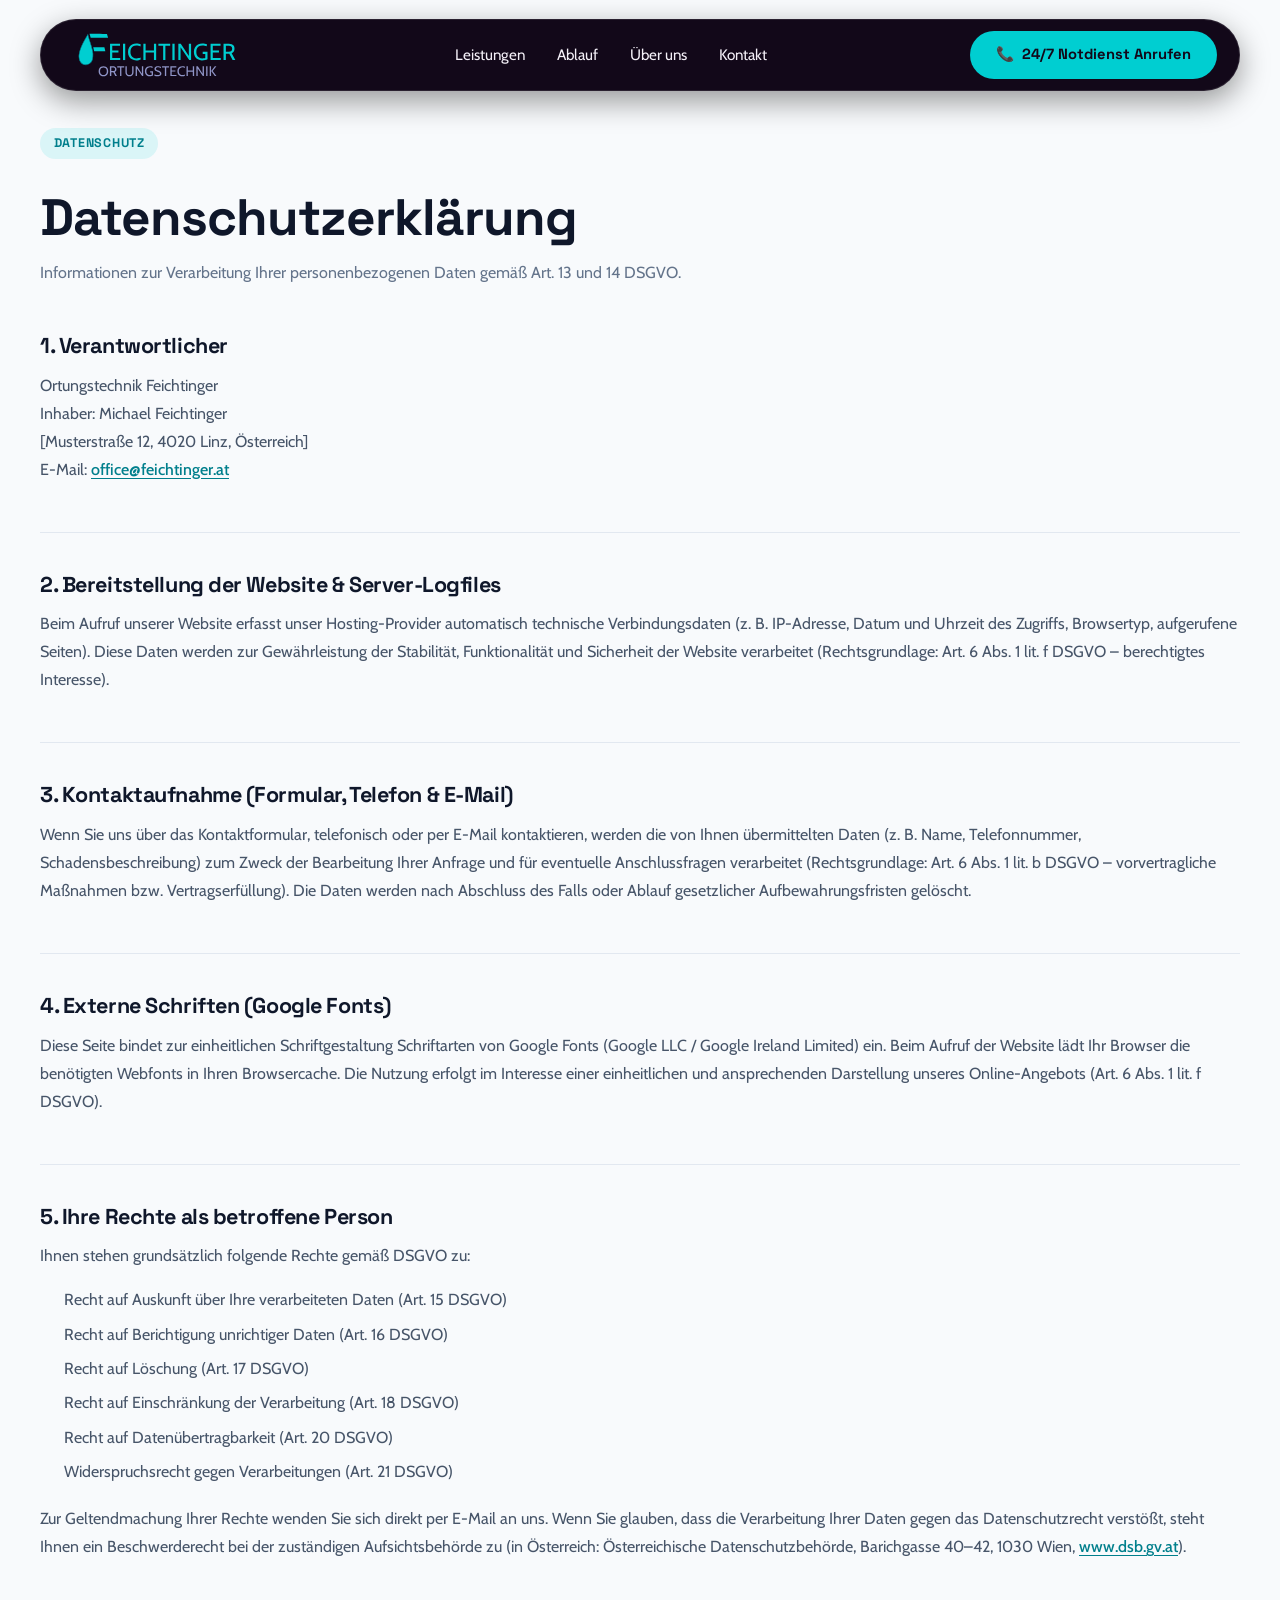
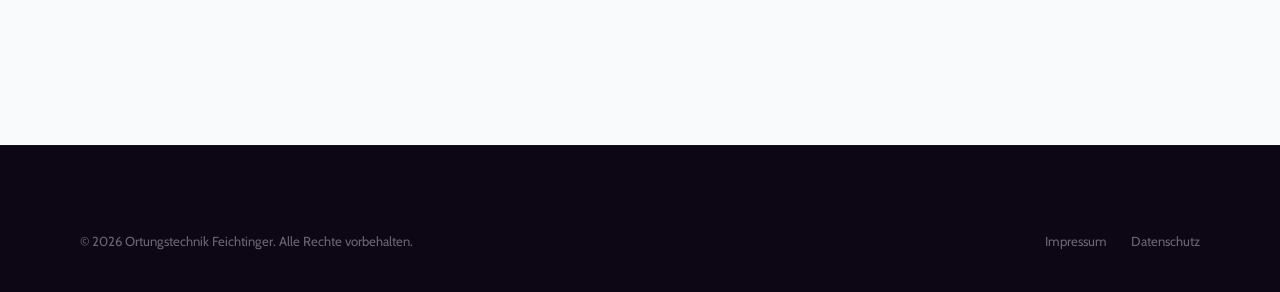
==== datenschutz.html @ 40dd08a3 "datenschutz.html und impressum.html hinzugefügt" ====
<!DOCTYPE html>
<html lang="de">
<head>
    <meta charset="UTF-8">
    <meta name="viewport" content="width=device-width, initial-scale=1.0">
    <title>Datenschutzerklärung | Feichtinger Ortungstechnik</title>
    <meta name="robots" content="noindex, follow">

    <!-- Google Fonts -->
    <link rel="preconnect" href="https://fonts.googleapis.com">
    <link rel="preconnect" href="https://fonts.gstatic.com" crossorigin>
    <link href="https://fonts.googleapis.com/css2?family=Cabin:wght@400;500;600;700&family=Space+Grotesk:wght@600;700&display=swap" rel="stylesheet">

    <link rel="stylesheet" href="css/main.css">
</head>
<body class="legal-page-body">

<!-- Header / Sticky Floating Topbar identisch zur Startseite -->
<header class="header-wrapper">
    <div class="topbar">
        <!-- 1. Logo -->
        <a href="index.html" class="logo-link" aria-label="Zur Startseite">
            <img src="images/logo.svg" alt="Feichtinger Ortungstechnik" class="site-logo">
        </a>

        <!-- Hamburger Button für Mobile -->
        <button class="nav-toggle" id="navToggle" aria-label="Menü öffnen">
            <span></span>
            <span></span>
            <span></span>
        </button>

        <!-- 2. Navigation Links -->
        <nav class="nav-menu" id="navMenu">
            <ul>
                <li><a href="index.html#leistungen">Leistungen</a></li>
                <li><a href="index.html#ablauf">Ablauf</a></li>
                <li><a href="index.html#ueber-uns">Über uns</a></li>
                <li><a href="index.html#kontakt">Kontakt</a></li>
            </ul>
            <div class="nav-mobile-cta">
                <a href="tel:+43XXXXXXXXX" class="btn-emergency">
                    <span class="phone-icon">📞</span> 24/7 Notdienst Anrufen
                </a>
            </div>
        </nav>

        <!-- 3. Notdienst Button (Desktop) -->
        <div class="nav-cta-desktop">
            <a href="tel:+43XXXXXXXXX" class="btn-emergency">
                <span class="phone-icon">📞</span> 24/7 Notdienst Anrufen
            </a>
        </div>
    </div>
</header>

<main class="legal-page-main">
    <div class="container legal-content-wrapper">
        <span class="section-tag">DATENSCHUTZ</span>
        <h1 class="legal-title">Datenschutzerklärung</h1>
        <p class="legal-meta">Informationen zur Verarbeitung Ihrer personenbezogenen Daten gemäß Art. 13 und 14 DSGVO.</p>

        <div class="legal-section">
            <h2>1. Verantwortlicher</h2>
            <p>
                Ortungstechnik Feichtinger<br>
                Inhaber: Michael Feichtinger<br>
                [Musterstraße 12, 4020 Linz, Österreich]<br>
                E-Mail: <a href="mailto:office@feichtinger.at" class="legal-link">office@feichtinger.at</a>
            </p>
        </div>

        <div class="legal-section">
            <h2>2. Bereitstellung der Website & Server-Logfiles</h2>
            <p>
                Beim Aufruf unserer Website erfasst unser Hosting-Provider automatisch technische Verbindungsdaten (z. B. IP-Adresse, Datum und Uhrzeit des Zugriffs, Browsertyp, aufgerufene Seiten). Diese Daten werden zur Gewährleistung der Stabilität, Funktionalität und Sicherheit der Website verarbeitet (Rechtsgrundlage: Art. 6 Abs. 1 lit. f DSGVO – berechtigtes Interesse).
            </p>
        </div>

        <div class="legal-section">
            <h2>3. Kontaktaufnahme (Formular, Telefon & E-Mail)</h2>
            <p>
                Wenn Sie uns über das Kontaktformular, telefonisch oder per E-Mail kontaktieren, werden die von Ihnen übermittelten Daten (z. B. Name, Telefonnummer, Schadensbeschreibung) zum Zweck der Bearbeitung Ihrer Anfrage und für eventuelle Anschlussfragen verarbeitet (Rechtsgrundlage: Art. 6 Abs. 1 lit. b DSGVO – vorvertragliche Maßnahmen bzw. Vertragserfüllung). Die Daten werden nach Abschluss des Falls oder Ablauf gesetzlicher Aufbewahrungsfristen gelöscht.
            </p>
        </div>

        <div class="legal-section">
            <h2>4. Externe Schriften (Google Fonts)</h2>
            <p>
                Diese Seite bindet zur einheitlichen Schriftgestaltung Schriftarten von Google Fonts (Google LLC / Google Ireland Limited) ein. Beim Aufruf der Website lädt Ihr Browser die benötigten Webfonts in Ihren Browsercache. Die Nutzung erfolgt im Interesse einer einheitlichen und ansprechenden Darstellung unseres Online-Angebots (Art. 6 Abs. 1 lit. f DSGVO).
            </p>
        </div>

        <div class="legal-section">
            <h2>5. Ihre Rechte als betroffene Person</h2>
            <p>Ihnen stehen grundsätzlich folgende Rechte gemäß DSGVO zu:</p>
            <ul class="legal-list">
                <li>Recht auf Auskunft über Ihre verarbeiteten Daten (Art. 15 DSGVO)</li>
                <li>Recht auf Berichtigung unrichtiger Daten (Art. 16 DSGVO)</li>
                <li>Recht auf Löschung (Art. 17 DSGVO)</li>
                <li>Recht auf Einschränkung der Verarbeitung (Art. 18 DSGVO)</li>
                <li>Recht auf Datenübertragbarkeit (Art. 20 DSGVO)</li>
                <li>Widerspruchsrecht gegen Verarbeitungen (Art. 21 DSGVO)</li>
            </ul>
            <p>
                Zur Geltendmachung Ihrer Rechte wenden Sie sich direkt per E-Mail an uns. Wenn Sie glauben, dass die Verarbeitung Ihrer Daten gegen das Datenschutzrecht verstößt, steht Ihnen ein Beschwerderecht bei der zuständigen Aufsichtsbehörde zu (in Österreich: Österreichische Datenschutzbehörde, Barichgasse 40–42, 1030 Wien, <a href="https://www.dsb.gv.at" target="_blank" rel="noopener" class="legal-link">www.dsb.gv.at</a>).
            </p>
        </div>
    </div>
</main>

<footer class="site-footer">
    <div class="container">
        <div class="footer-bottom-bar">
            <span class="footer-copyright">© 2026 Ortungstechnik Feichtinger. Alle Rechte vorbehalten.</span>
            <div class="footer-legal-links">
                <a href="impressum.html">Impressum</a>
                <a href="datenschutz.html">Datenschutz</a>
            </div>
        </div>
    </div>
</footer>

<script src="js/main.js" defer></script>
</body>
</html>
---- css/main.css ----
@layer base, theme, layout, components;

@import "base.css" layer(base);
@import "theme.css" layer(theme);
@import "layout.css" layer(layout);
@import "components.css" layer(components);
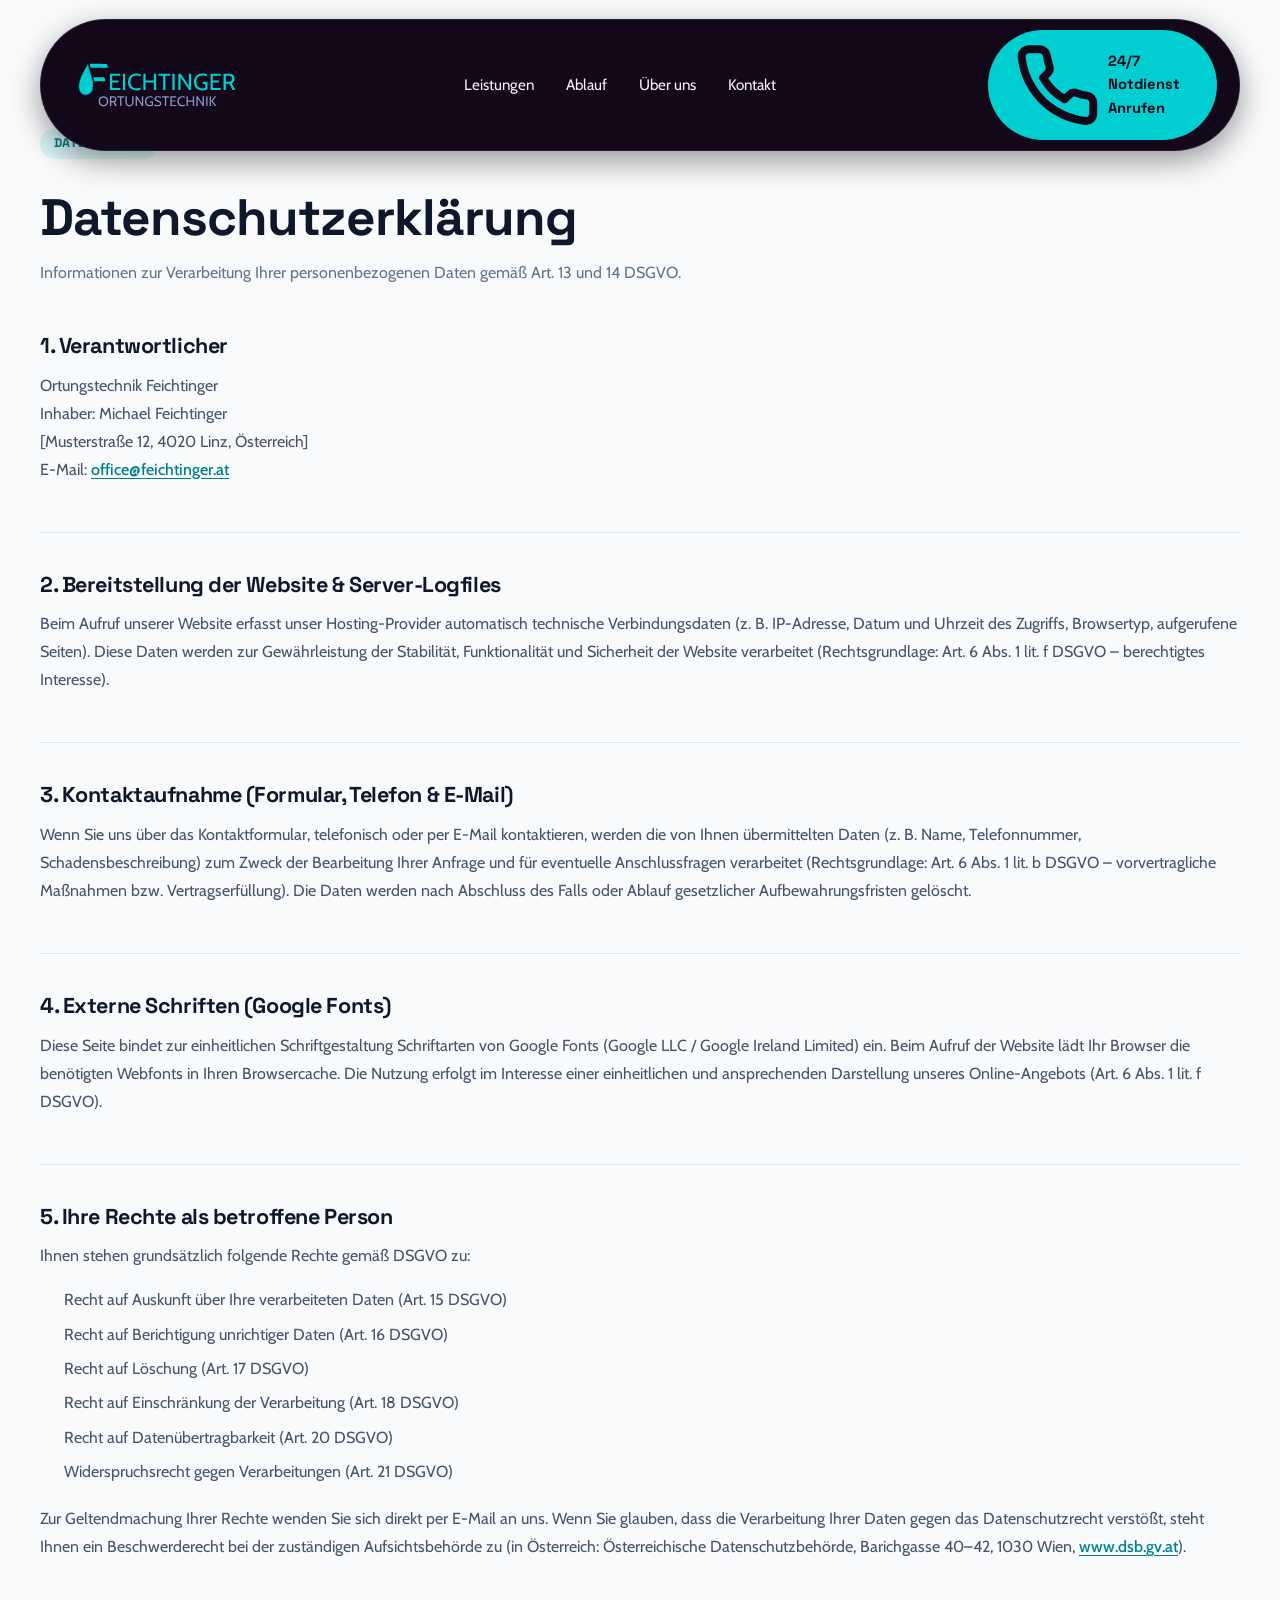
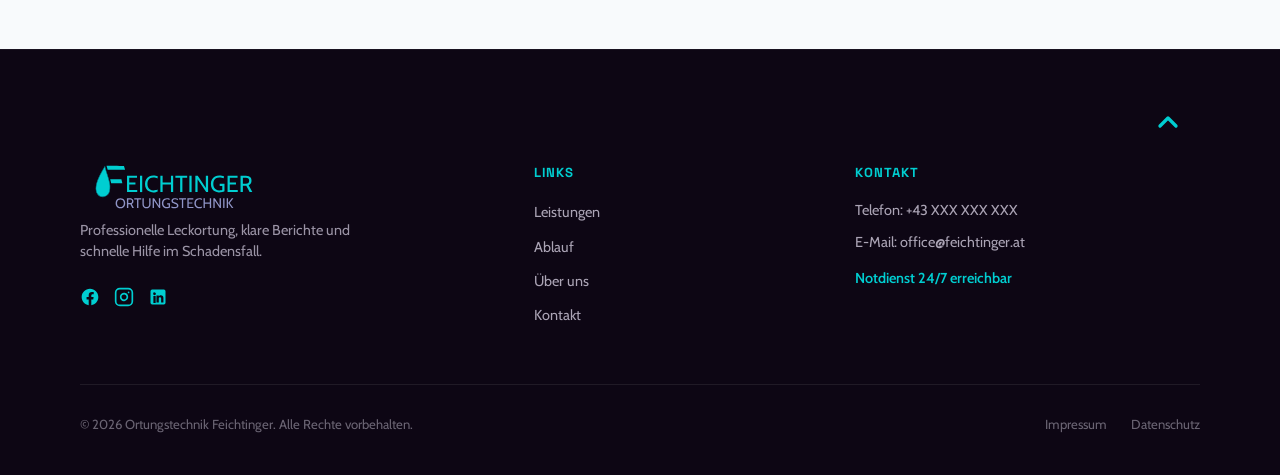
==== commit d3864e44: "Mobile Responsiveness verbessert" ====
--- a/datenschutz.html
+++ b/datenschutz.html
@@ -15,7 +15,7 @@
 </head>
 <body class="legal-page-body">
 
-<!-- Header / Sticky Floating Topbar identisch zur Startseite -->
+<!-- Header / Sticky Floating Topbar für Unterseiten -->
 <header class="header-wrapper">
     <div class="topbar">
         <!-- 1. Logo -->
@@ -30,7 +30,7 @@
             <span></span>
         </button>
 
-        <!-- 2. Navigation Links -->
+        <!-- 2. Navigation Links (führen zurück auf die Sektionen der Hauptseite) -->
         <nav class="nav-menu" id="navMenu">
             <ul>
                 <li><a href="index.html#leistungen">Leistungen</a></li>
@@ -39,8 +39,11 @@
                 <li><a href="index.html#kontakt">Kontakt</a></li>
             </ul>
             <div class="nav-mobile-cta">
-                <a href="tel:+43XXXXXXXXX" class="btn-emergency">
-                    <span class="phone-icon">📞</span> 24/7 Notdienst Anrufen
+                <a href="tel:+43XXXXXXXXX" class="btn-emergency-mobile">
+                    <svg class="btn-phone-svg" viewBox="0 0 24 24" fill="none" stroke="currentColor" stroke-width="2.2" stroke-linecap="round" stroke-linejoin="round">
+                        <path d="M22 16.92v3a2 2 0 0 1-2.18 2 19.79 19.79 0 0 1-8.63-3.07 19.5 19.5 0 0 1-6-6 19.79 19.79 0 0 1-3.07-8.67A2 2 0 0 1 4.11 2h3a2 2 0 0 1 2 1.72 12.84 12.84 0 0 0 .7 2.81 2 2 0 0 1-.45 2.11L8.09 9.91a16 16 0 0 0 6 6l1.27-1.27a2 2 0 0 1 2.11-.45 12.84 12.84 0 0 0 2.81.7A2 2 0 0 1 22 16.92z"></path>
+                    </svg>
+                    <span>24/7 Notdienst Anrufen</span>
                 </a>
             </div>
         </nav>
@@ -48,7 +51,10 @@
         <!-- 3. Notdienst Button (Desktop) -->
         <div class="nav-cta-desktop">
             <a href="tel:+43XXXXXXXXX" class="btn-emergency">
-                <span class="phone-icon">📞</span> 24/7 Notdienst Anrufen
+                <svg class="btn-phone-svg" viewBox="0 0 24 24" fill="none" stroke="currentColor" stroke-width="2.2" stroke-linecap="round" stroke-linejoin="round">
+                    <path d="M22 16.92v3a2 2 0 0 1-2.18 2 19.79 19.79 0 0 1-8.63-3.07 19.5 19.5 0 0 1-6-6 19.79 19.79 0 0 1-3.07-8.67A2 2 0 0 1 4.11 2h3a2 2 0 0 1 2 1.72 12.84 12.84 0 0 0 .7 2.81 2 2 0 0 1-.45 2.11L8.09 9.91a16 16 0 0 0 6 6l1.27-1.27a2 2 0 0 1 2.11-.45 12.84 12.84 0 0 0 2.81.7A2 2 0 0 1 22 16.92z"></path>
+                </svg>
+                <span>24/7 Notdienst Anrufen</span>
             </a>
         </div>
     </div>
@@ -57,7 +63,7 @@
 <main class="legal-page-main">
     <div class="container legal-content-wrapper">
         <span class="section-tag">DATENSCHUTZ</span>
-        <h1 class="legal-title">Datenschutzerklärung</h1>
+        <h1 class="legal-title">Datenschutz&shy;erklärung</h1>
         <p class="legal-meta">Informationen zur Verarbeitung Ihrer personenbezogenen Daten gemäß Art. 13 und 14 DSGVO.</p>
 
         <div class="legal-section">
@@ -109,10 +115,71 @@
     </div>
 </main>
 
+<!-- Footer Section -->
 <footer class="site-footer">
+
+    <!-- Zentrierter Back-to-Top Pfeil oben -->
+    <div class="footer-top-action">
+        <a href="#" class="btn-scroll-top" aria-label="Nach oben scrollen">
+            <svg viewBox="0 0 24 24" fill="none" stroke="currentColor" stroke-width="2.5" stroke-linecap="round" stroke-linejoin="round">
+                <polyline points="18 15 12 9 6 15"></polyline>
+            </svg>
+        </a>
+    </div>
+
     <div class="container">
+        <!-- 3-Spalten Grid -->
+        <div class="footer-main-grid">
+
+            <!-- Spalte 1: Logo, Text & Cyan Social Icons -->
+            <div class="footer-col-brand">
+                <a href="index.html" class="footer-brand-logo">
+                    <img src="images/logo.svg" alt="Feichtinger Ortungstechnik" class="site-logo">
+                </a>
+                <p class="footer-brand-text">
+                    Professionelle Leckortung, klare Berichte und schnelle Hilfe im Schadensfall.
+                </p>
+                <div class="footer-social-links">
+                    <a href="https://facebook.com" target="_blank" rel="noopener" aria-label="Facebook">
+                        <svg viewBox="0 0 24 24" fill="currentColor"><path d="M12 2C6.477 2 2 6.477 2 12c0 4.991 3.657 9.128 8.438 9.879V14.89h-2.54V12h2.54V9.797c0-2.506 1.492-3.89 3.777-3.89 1.094 0 2.238.195 2.238.195v2.46h-1.26c-1.243 0-1.63.771-1.63 1.562V12h2.773l-.443 2.89h-2.33v6.989C18.343 21.129 22 16.99 22 12c0-5.523-4.477-10-10-10z"></path></svg>
+                    </a>
+                    <a href="https://instagram.com" target="_blank" rel="noopener" aria-label="Instagram">
+                        <svg viewBox="0 0 24 24" fill="none" stroke="currentColor" stroke-width="2" stroke-linecap="round" stroke-linejoin="round"><rect x="2" y="2" width="20" height="20" rx="5" ry="5"></rect><path d="M16 11.37A4 4 0 1 1 12.63 8 4 4 0 0 1 16 11.37z"></path><line x1="17.5" y1="6.5" x2="17.51" y2="6.5"></line></svg>
+                    </a>
+                    <a href="https://linkedin.com" target="_blank" rel="noopener" aria-label="LinkedIn">
+                        <svg viewBox="0 0 24 24" fill="currentColor"><path d="M19 3a2 2 0 0 1 2 2v14a2 2 0 0 1-2 2H5a2 2 0 0 1-2-2V5a2 2 0 0 1 2-2h14m-.5 15.5v-5.3a3.26 3.26 0 0 0-3.26-3.26c-.85 0-1.84.52-2.28 1.3v-1.11h-2.79v8.37h2.79v-4.93c0-.77.62-1.4 1.39-1.4a1.4 1.4 0 0 1 1.4 1.4v4.93h2.75M6.46 10.9v8.37H9.2V10.9H6.46M7.83 6.45a1.64 1.64 0 0 0-1.66 1.65 1.65 1.65 0 0 0 1.66 1.65 1.65 1.65 0 0 0 1.65-1.65c0-.92-.74-1.65-1.65-1.65z"></path></svg>
+                    </a>
+                </div>
+            </div>
+
+            <!-- Spalte 2: Links -->
+            <div class="footer-col-nav">
+                <span class="footer-heading">LINKS</span>
+                <ul class="footer-nav-list">
+                    <li><a href="index.html#leistungen">Leistungen</a></li>
+                    <li><a href="index.html#ablauf">Ablauf</a></li>
+                    <li><a href="index.html#ueber-uns">Über uns</a></li>
+                    <li><a href="index.html#kontakt">Kontakt</a></li>
+                </ul>
+            </div>
+
+            <!-- Spalte 3: Kontakt & Notdienst -->
+            <div class="footer-col-contact">
+                <span class="footer-heading">KONTAKT</span>
+                <div class="footer-contact-details">
+                    <p>Telefon: +43 XXX XXX XXX</p>
+                    <p>E-Mail: office@feichtinger.at</p>
+                    <p class="footer-notdienst-status">Notdienst 24/7 erreichbar</p>
+                </div>
+            </div>
+
+        </div>
+
+        <!-- Untere Zeile: Copyright & Legal -->
         <div class="footer-bottom-bar">
-            <span class="footer-copyright">© 2026 Ortungstechnik Feichtinger. Alle Rechte vorbehalten.</span>
+            <span class="footer-copyright">
+                © 2026 Ortungstechnik Feichtinger. Alle Rechte vorbehalten.
+            </span>
             <div class="footer-legal-links">
                 <a href="impressum.html">Impressum</a>
                 <a href="datenschutz.html">Datenschutz</a>
--- a/css/main.css
+++ b/css/main.css
@@ -1,6 +1,6 @@
-@layer base, theme, layout, components;
+@layer base, theme, components, layout;
 
 @import "base.css" layer(base);
 @import "theme.css" layer(theme);
-@import "layout.css" layer(layout);
-@import "components.css" layer(components);+@import "components.css" layer(components);
+@import "layout.css" layer(layout);
